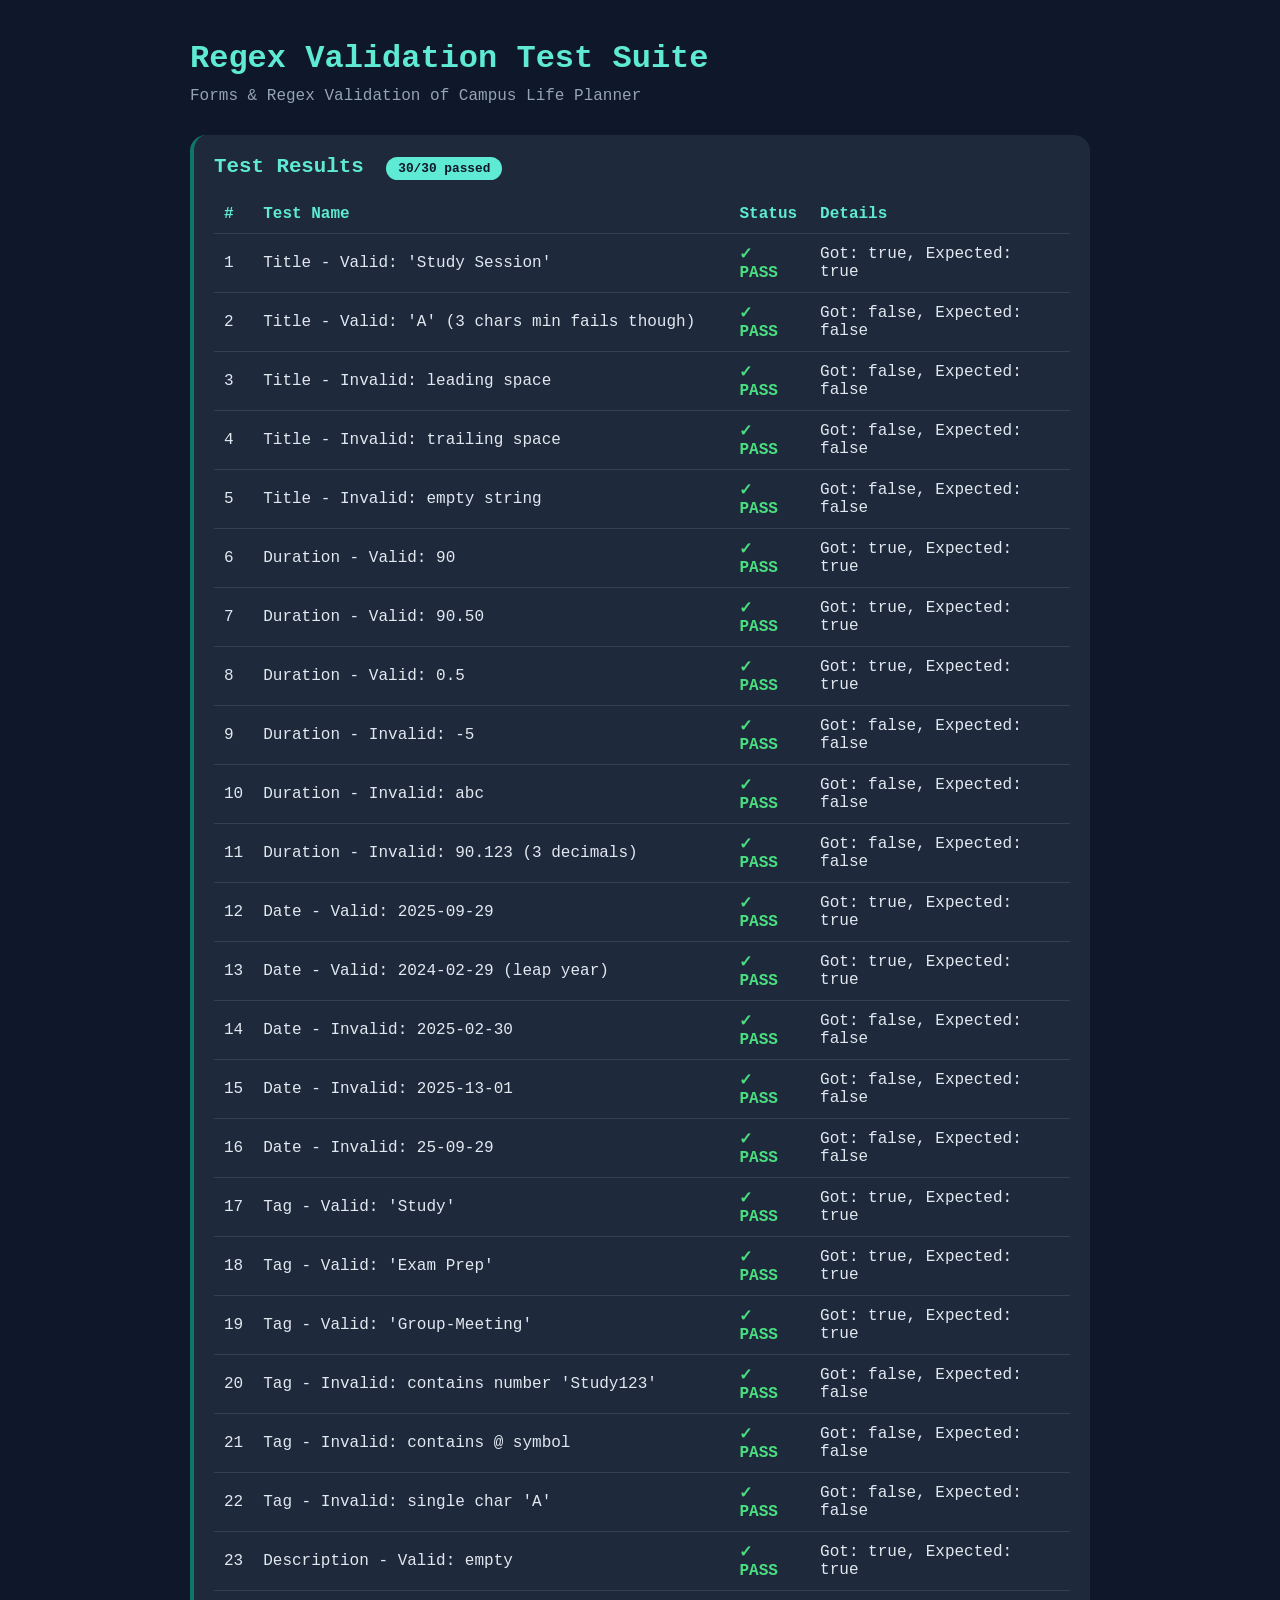
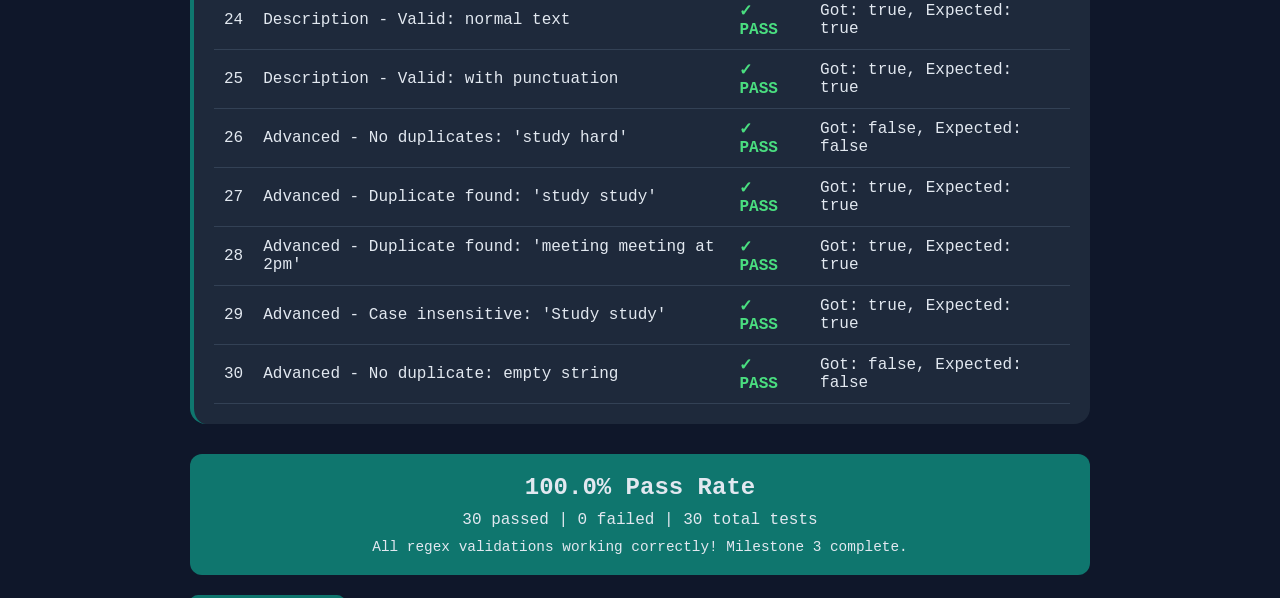
==== test.html @ 367d04e9 "Completed regex validation" ====
<!DOCTYPE html>
<html lang="en">
<head>
    <meta charset="UTF-8">
    <meta name="viewport" content="width=device-width, initial-scale=1.0">
    <title>Regex Validation Tests - Campus Life Planner</title>
    <link rel="stylesheet" href="styles/test.css">
</head>
<body>
    <div class="container">
        <h1> Regex Validation Test Suite</h1>
        <p class="subtitle"> Forms & Regex Validation of Campus Life Planner</p>
        
        <div id="testResults"></div>
        
        <div class="summary" id="summary">
            <h3>Running tests...</h3>
        </div>
        
        <button onclick="location.reload()"> Run Tests Again</button>
        <hr>
        <p><strong> Regex Catalog (5 rules + 1 advanced):</strong></p>
        <ul style="margin-left: 20px; margin-top: 10px;">
            <li><strong>Title:</strong> <code>/^\S(?:.*\S)?$/</code> - No leading/trailing spaces</li>
            <li><strong>Duration:</strong> <code>/^(0|[1-9]\d*)(\.\d{1,2})?$/</code> - Positive number, optional 2 decimals</li>
            <li><strong>Date:</strong> <code>/^\d{4}-(0[1-9]|1[0-2])-(0[1-9]|[12]\d|3[01])$/</code> - YYYY-MM-DD format</li>
            <li><strong>Tag:</strong> <code>/^[A-Za-z]+(?:[ -][A-Za-z]+)*$/</code> - Letters, spaces, hyphens only</li>
            <li><strong>Description:</strong> <code>/^[\w\s.,!?\-':;()]+$/</code> - Safe punctuation only</li>
            <li><strong>Advanced (Back-reference):</strong> <code>/\b(\w+)\s+\1\b/i</code> - Detects duplicate words</li>
        </ul>
    </div>

    <script type="module">
        import { 
            validateTitle, 
            validateDuration, 
            validateDate, 
            validateTag, 
            validateDescription,
            hasDuplicateWords 
        } from './scripts/validators.js';
        
        const tests = [
            // Title tests
            { name: "Title - Valid: 'Study Session'", fn: () => validateTitle("Study Session"), expected: true },
            { name: "Title - Valid: 'A' (3 chars min fails though)", fn: () => validateTitle("A"), expected: false },
            { name: "Title - Invalid: leading space", fn: () => validateTitle(" Study"), expected: false },
            { name: "Title - Invalid: trailing space", fn: () => validateTitle("Study "), expected: false },
            { name: "Title - Invalid: empty string", fn: () => validateTitle(""), expected: false },
            
            // Duration tests
            { name: "Duration - Valid: 90", fn: () => validateDuration("90"), expected: true },
            { name: "Duration - Valid: 90.50", fn: () => validateDuration("90.50"), expected: true },
            { name: "Duration - Valid: 0.5", fn: () => validateDuration("0.5"), expected: true },
            { name: "Duration - Invalid: -5", fn: () => validateDuration("-5"), expected: false },
            { name: "Duration - Invalid: abc", fn: () => validateDuration("abc"), expected: false },
            { name: "Duration - Invalid: 90.123 (3 decimals)", fn: () => validateDuration("90.123"), expected: false },
            
            // Date tests
            { name: "Date - Valid: 2025-09-29", fn: () => validateDate("2025-09-29"), expected: true },
            { name: "Date - Valid: 2024-02-29 (leap year)", fn: () => validateDate("2024-02-29"), expected: true },
            { name: "Date - Invalid: 2025-02-30", fn: () => validateDate("2025-02-30"), expected: false },
            { name: "Date - Invalid: 2025-13-01", fn: () => validateDate("2025-13-01"), expected: false },
            { name: "Date - Invalid: 25-09-29", fn: () => validateDate("25-09-29"), expected: false },
            
            // Tag tests
            { name: "Tag - Valid: 'Study'", fn: () => validateTag("Study"), expected: true },
            { name: "Tag - Valid: 'Exam Prep'", fn: () => validateTag("Exam Prep"), expected: true },
            { name: "Tag - Valid: 'Group-Meeting'", fn: () => validateTag("Group-Meeting"), expected: true },
            { name: "Tag - Invalid: contains number 'Study123'", fn: () => validateTag("Study123"), expected: false },
            { name: "Tag - Invalid: contains @ symbol", fn: () => validateTag("Study@"), expected: false },
            { name: "Tag - Invalid: single char 'A'", fn: () => validateTag("A"), expected: false },
            
            // Description tests (optional)
            { name: "Description - Valid: empty", fn: () => validateDescription(""), expected: true },
            { name: "Description - Valid: normal text", fn: () => validateDescription("Study chapter 4"), expected: true },
            { name: "Description - Valid: with punctuation", fn: () => validateDescription("Let's study! Ready?"), expected: true },
            
            // Advanced regex - duplicate words
            { name: "Advanced - No duplicates: 'study hard'", fn: () => hasDuplicateWords("study hard"), expected: false },
            { name: "Advanced - Duplicate found: 'study study'", fn: () => hasDuplicateWords("study study"), expected: true },
            { name: "Advanced - Duplicate found: 'meeting meeting at 2pm'", fn: () => hasDuplicateWords("meeting meeting at 2pm"), expected: true },
            { name: "Advanced - Case insensitive: 'Study study'", fn: () => hasDuplicateWords("Study study"), expected: true },
            { name: "Advanced - No duplicate: empty string", fn: () => hasDuplicateWords(""), expected: false },
        ];
        
        function runTests() {
            let passed = 0;
            let failed = 0;
            const results = [];
            
            tests.forEach((test, index) => {
                try {
                    const result = test.fn();
                    const isPass = result === test.expected;
                    if (isPass) passed++;
                    else failed++;
                    
                    results.push(`
                        <tr>
                            <td>${index + 1}</td>
                            <td>${test.name}</td>
                            <td class="${isPass ? 'pass' : 'fail'}">${isPass ? '✓ PASS' : '✗ FAIL'}</td>
                            <td>Got: ${result}, Expected: ${test.expected}</td>
                        </tr>
                    `);
                } catch (error) {
                    failed++;
                    results.push(`
                        <tr>
                            <td>${index + 1}</td>
                            <td>${test.name}</td>
                            <td class="fail">✗ ERROR</td>
                            <td>${error.message}</td>
                        </tr>
                    `);
                }
            });
            
            const total = tests.length;
            const passRate = ((passed / total) * 100).toFixed(1);
            
            const html = `
                <div class="test-group">
                    <h2> Test Results <span class="badge">${passed}/${total} passed</span></h2>
                    <table>
                        <thead>
                            <tr><th>#</th><th>Test Name</th><th>Status</th><th>Details</th></tr>
                        </thead>
                        <tbody>
                            ${results.join('')}
                        </tbody>
                    </table>
                </div>
            `;
            
            document.getElementById("testResults").innerHTML = html;
            document.getElementById("summary").innerHTML = `
                <h3>${passRate}% Pass Rate</h3>
                <p> ${passed} passed |  ${failed} failed |  ${total} total tests</p>
                <p style="margin-top: 10px; font-size: 0.9rem;">
                    ${passed === total ? ' All regex validations working correctly! Milestone 3 complete.' : 'Some tests failed. Check regex patterns.'}
                </p>
            `;
        }
        
        runTests();
    </script>
</body>
</html>
---- styles/test.css ----
* {
  margin: 0;
  padding: 0;
  box-sizing: border-box;
}
body {
  font-family: 'Segoe UI', monospace;
  background: #0f172a;
  color: #e2e8f0;
  padding: 40px 20px;
}
.container {
  max-width: 900px;
  margin: 0 auto;
}
h1 {
  color: #5eead4;
  margin-bottom: 10px;
}
.subtitle {
  margin-bottom: 30px;
  color: #94a3b8;
}
.test-group {
  background: #1e293b;
  border-radius: 16px;
  padding: 20px;
  margin-bottom: 20px;
  border-left: 4px solid #0f766e;
}
.test-group h2 {
  color: #5eead4;
  font-size: 1.3rem;
  margin-bottom: 15px;
}
.regex-pattern {
  background: #0f172a;
  padding: 8px 12px;
  border-radius: 8px;
  font-family: monospace;
  font-size: 0.9rem;
  margin: 10px 0;
  color: #fbbf24;
}
table {
  width: 100%;
  border-collapse: collapse;
  margin-top: 15px;
}
th, td {
  padding: 10px;
  text-align: left;
  border-bottom: 1px solid #334155;
}
th {
  color: #5eead4;
  font-weight: 600;
}
.pass {
  color: #4ade80;
  font-weight: bold;
}
.fail {
  color: #f87171;
  font-weight: bold;
}
.summary {
  background: #0f766e;
  padding: 20px;
  border-radius: 12px;
  margin-top: 30px;
  text-align: center;
}
.summary h3 {
  font-size: 1.5rem;
  margin-bottom: 10px;
}
.badge {
  display: inline-block;
  background: #5eead4;
  color: #0f172a;
  padding: 4px 12px;
  border-radius: 20px;
  font-size: 0.8rem;
  font-weight: bold;
  margin-left: 10px;
}
button {
  background: #0f766e;
  color: white;
  border: none;
  padding: 10px 20px;
  border-radius: 8px;
  cursor: pointer;
  margin-top: 20px;
  font-size: 1rem;
}
button:hover {
  background: #0d9488;
}
hr {
  margin: 20px 0;
  border-color: #334155;
}
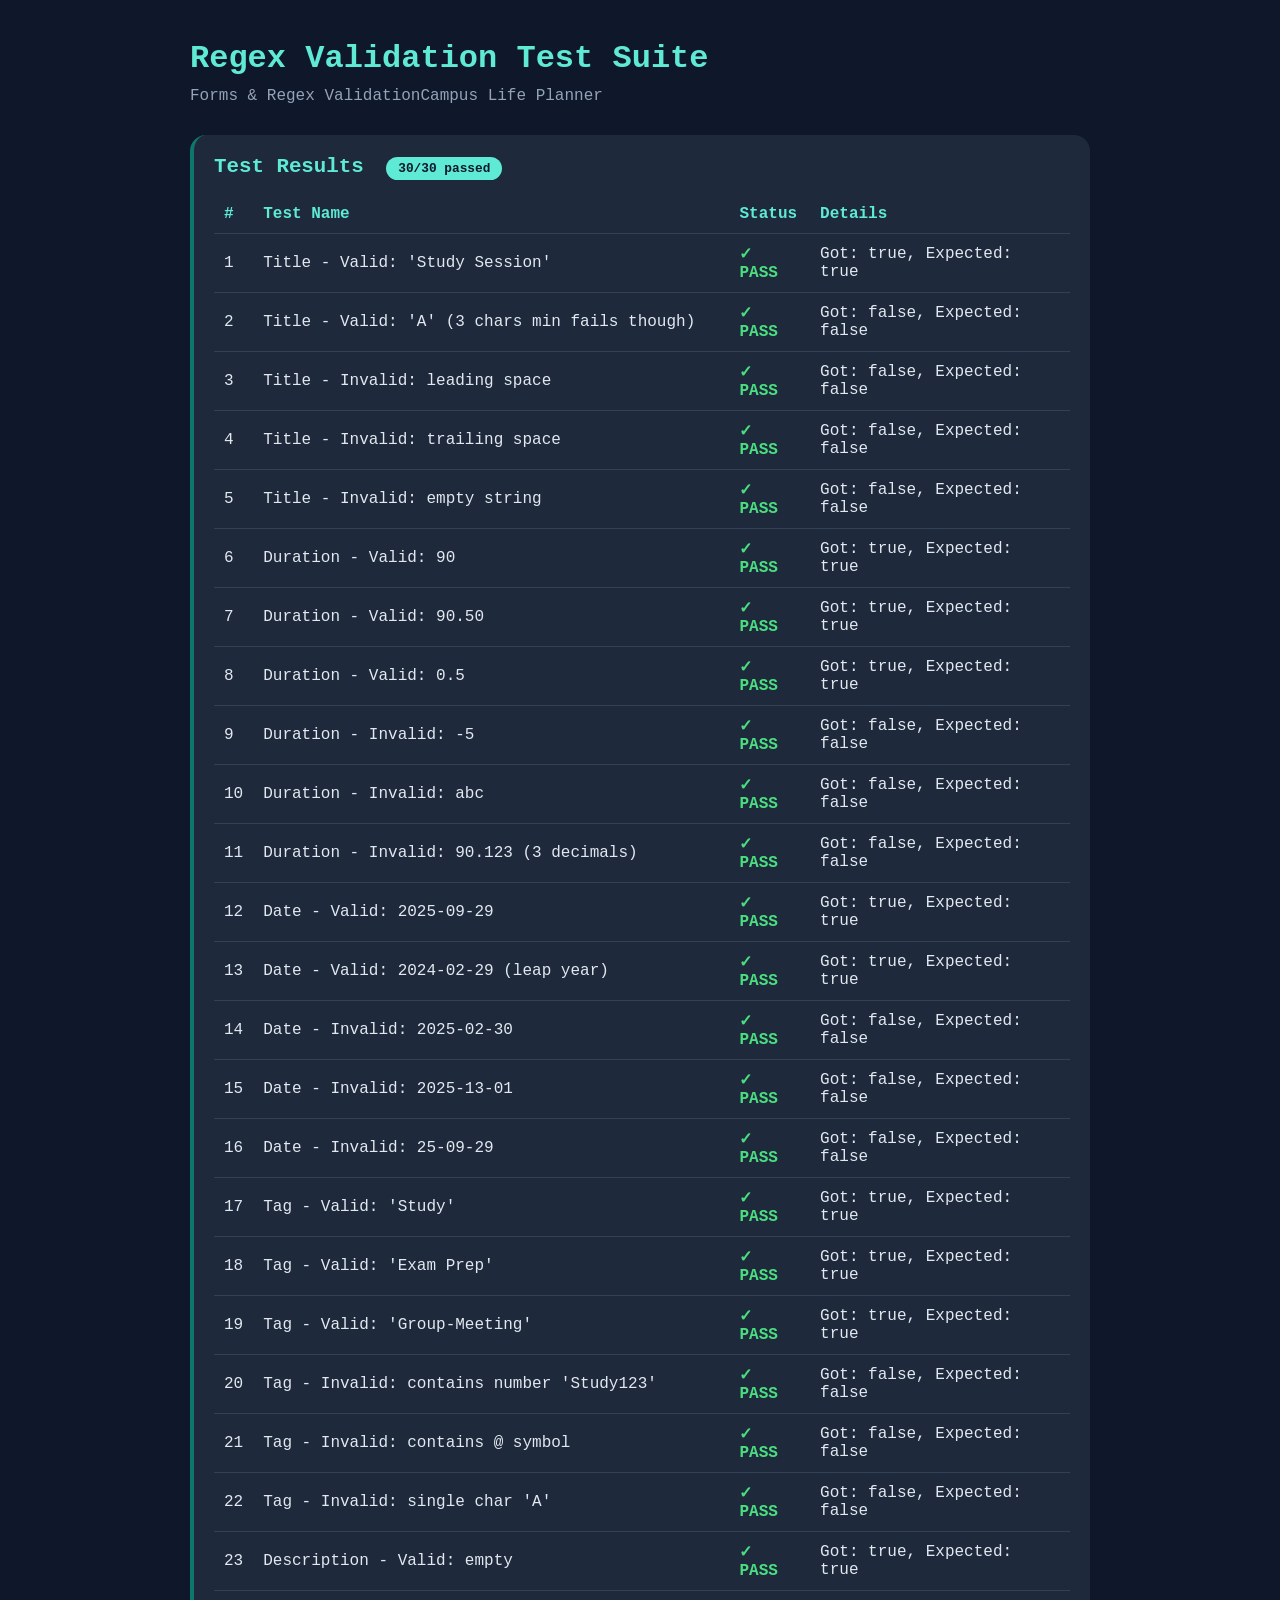
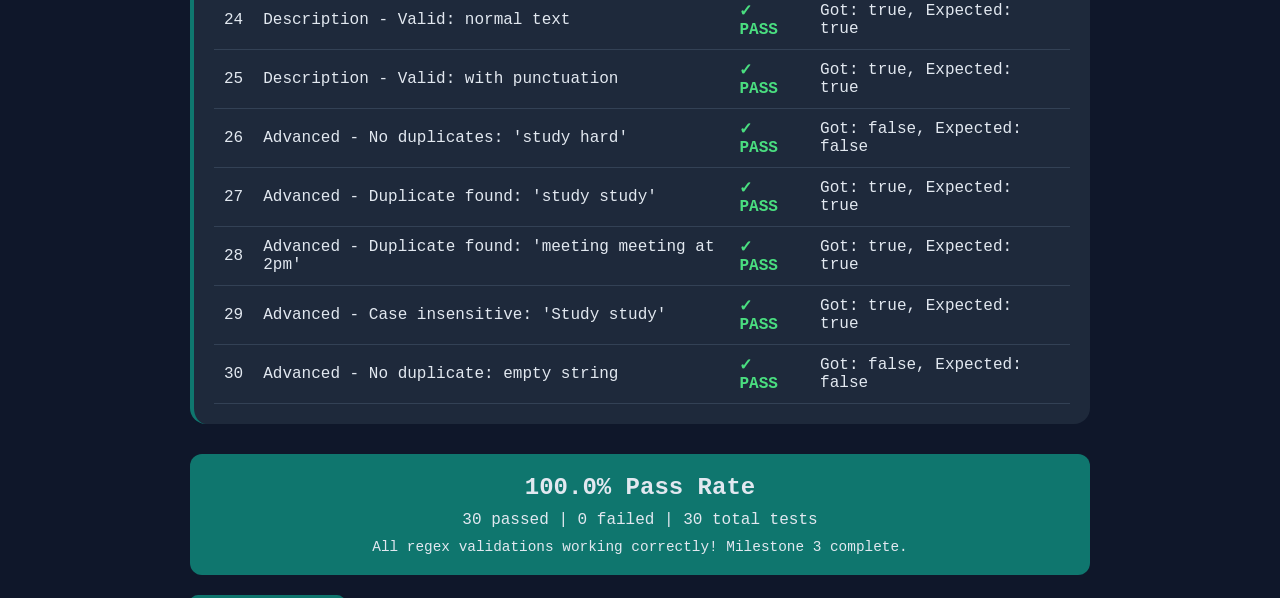
==== commit 5a4812da: "just debugged and done with import and export and json" ====
--- a/test.html
+++ b/test.html
@@ -9,7 +9,7 @@
 <body>
     <div class="container">
         <h1> Regex Validation Test Suite</h1>
-        <p class="subtitle"> Forms & Regex Validation of Campus Life Planner</p>
+        <p class="subtitle"> Forms & Regex ValidationCampus Life Planner</p>
         
         <div id="testResults"></div>
         
